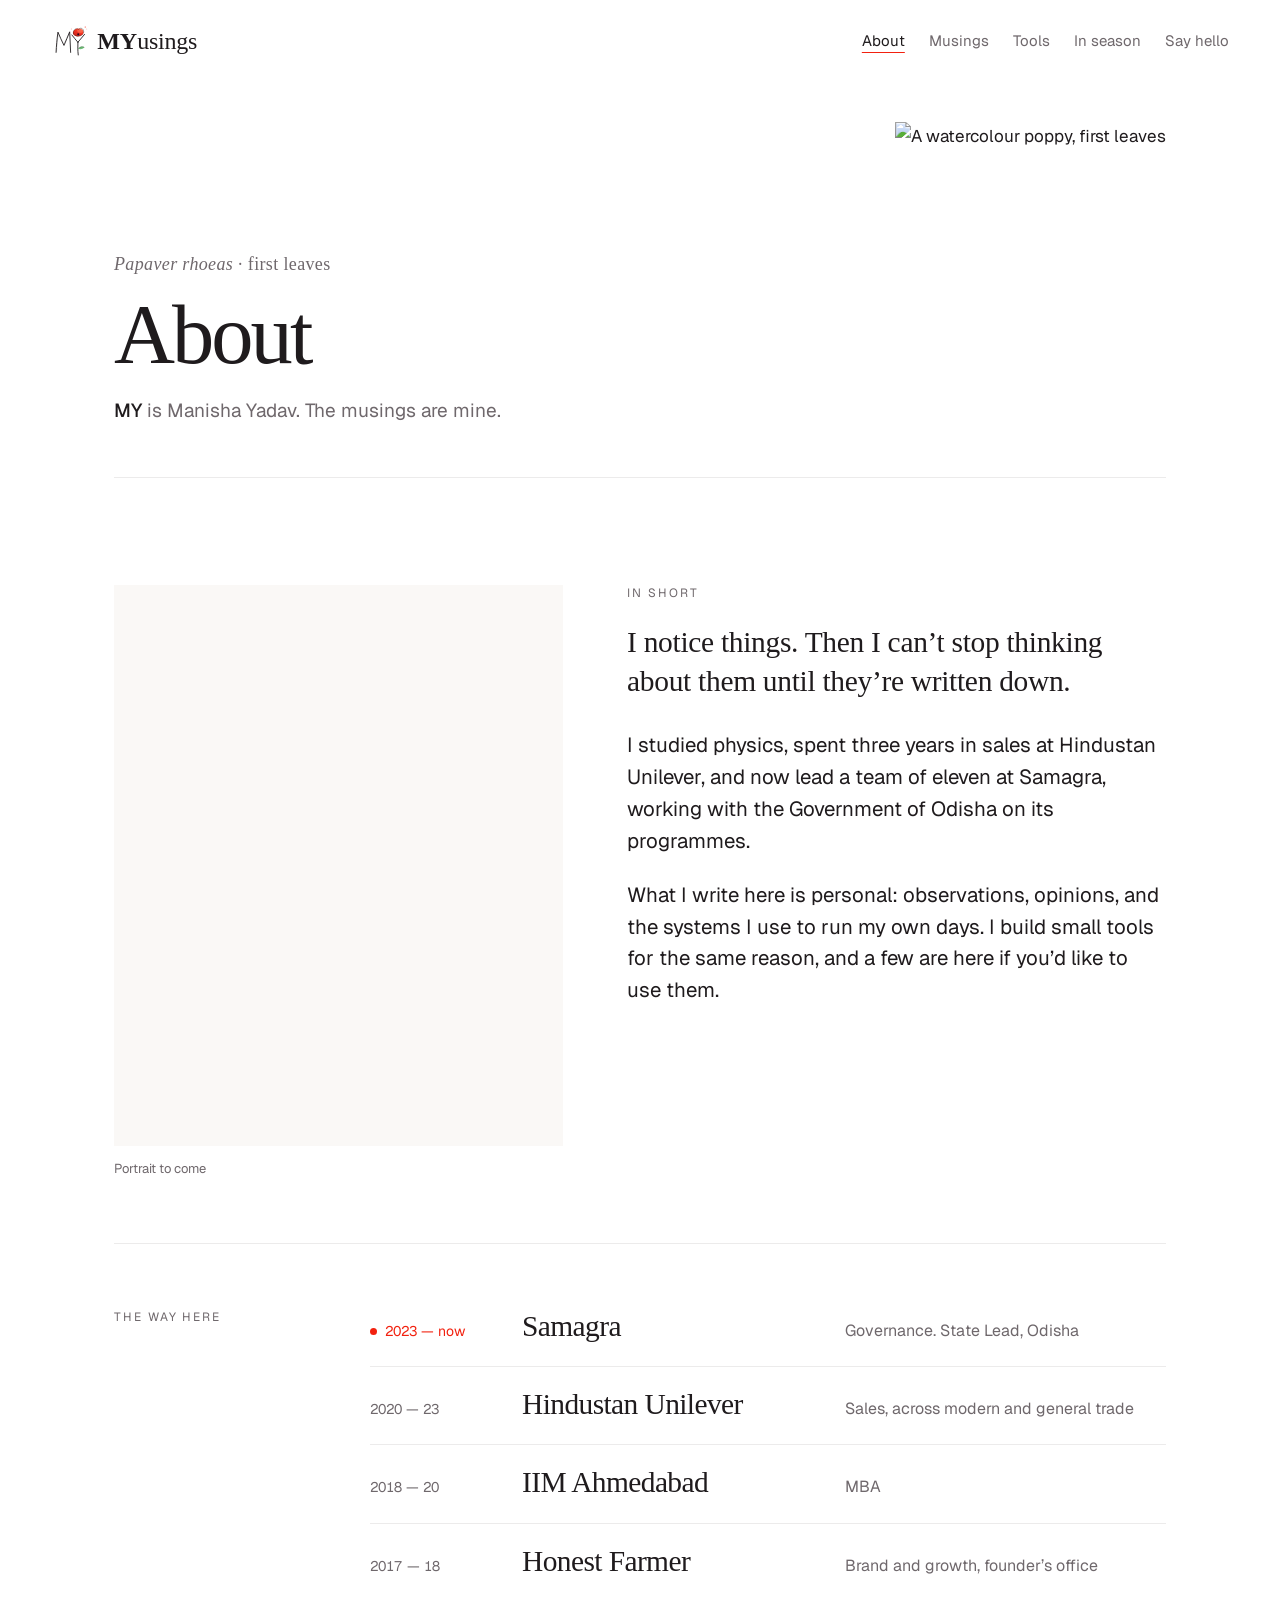
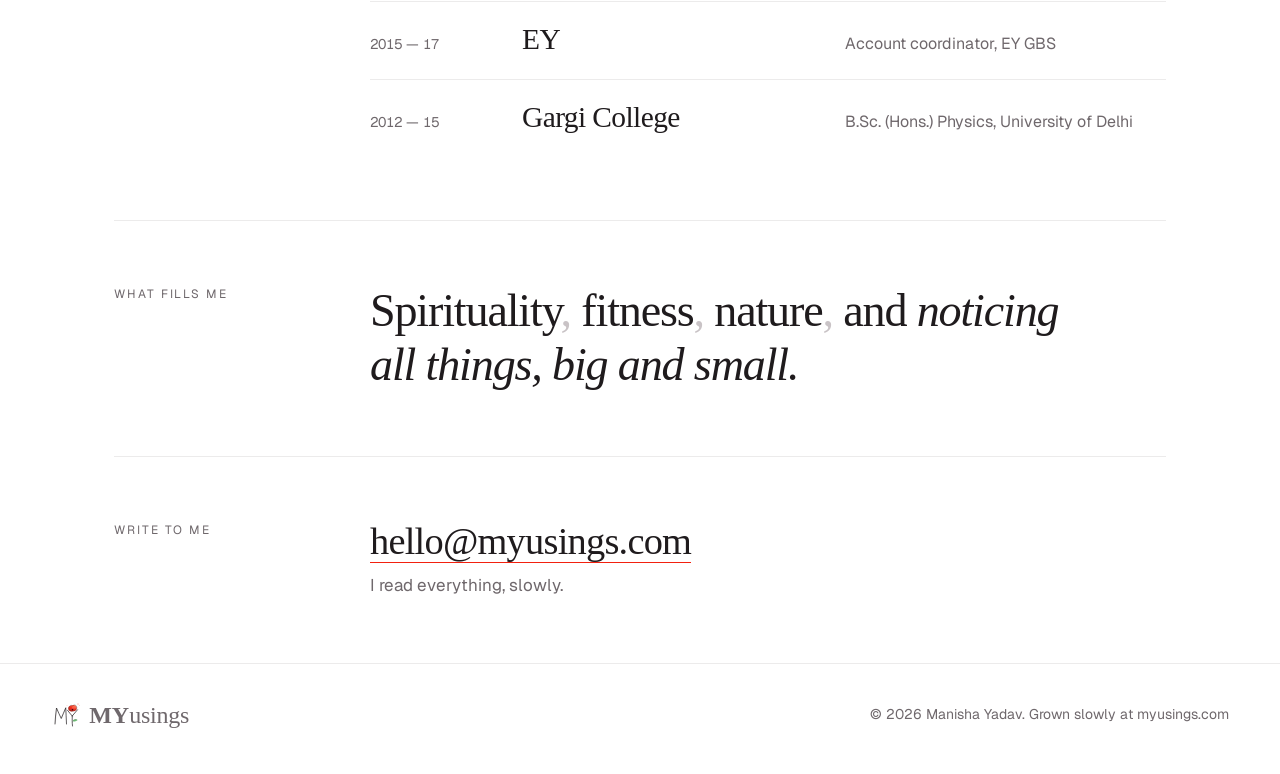
==== about.html @ 8f31bbfc "Add MYusings site pages" ====
<!DOCTYPE html>
<html lang="en">
<head>
<meta charset="utf-8">
<meta name="viewport" content="width=device-width, initial-scale=1">
<title>About · MYusings</title>
<link rel="icon" href="data:image/svg+xml,%3Csvg xmlns='http://www.w3.org/2000/svg' viewBox='0 0 120 120'%3E%3Cellipse cx='86' cy='33' rx='18' ry='13' fill='%23f2210f'/%3E%3Cpath d='M16 96C17 76 19 52 22 32C28 46 34 60 41 74C47 60 53 46 59 31C60 52 61 74 62 96M66 40L85 64M106 38L85 64M85 64C85 76 84 88 86 104' fill='none' stroke='%231f1b1d' stroke-width='7' stroke-linecap='round' stroke-linejoin='round'/%3E%3C/svg%3E">
<link rel="preconnect" href="https://fonts.googleapis.com">
<link rel="preconnect" href="https://fonts.gstatic.com" crossorigin>
<link rel="stylesheet" href="fonts.css">
<link href="https://fonts.googleapis.com/css2?family=Geist:wght@400;500&display=swap" rel="stylesheet">
<link rel="stylesheet" href="site.css">
<style>
/* VOICE an editorial profile: confident type, quiet rules, one portrait, one scarlet accent
   LAYOUT 200px label column + content, matching the essay and musings pages; hairline between sections
   TYPE 'Cormorant Garamond' light for display, Geist for text */
.wrap{max-width:1180px;margin:0 auto;padding:0 max(5vw,16px)}
.kick{margin:0;font-size:12px;letter-spacing:.16em;text-transform:uppercase;color:var(--soft)}
.hero{position:relative;padding:clamp(48px,10vh,120px) 0 clamp(48px,8vh,96px)}
.hero h1{margin-top:22px;font-size:clamp(46px,7.4vw,108px);font-weight:300;letter-spacing:-.035em;line-height:.98;max-width:12em}
.hero h1 b{font-weight:500;letter-spacing:-.02em}
.hero h1 span{display:block;color:#b7b1b4}
.stage{position:absolute;right:0;bottom:clamp(48px,8vh,96px);height:clamp(110px,14vw,170px);width:auto}
hr{border:0;border-top:1px solid var(--hair);margin:0}
hr.acc{border-top-color:var(--ink);width:56px;margin-bottom:-1px;position:relative}
.row{display:grid;grid-template-columns:200px minmax(0,1fr);gap:24px 56px;padding:clamp(40px,7vh,72px) 0}
.lead{display:grid;grid-template-columns:minmax(0,5fr) minmax(0,6fr);gap:clamp(32px,5vw,72px);align-items:start}
.photo{margin:0}
.photo .frame{aspect-ratio:4/5;background:#faf8f6;overflow:hidden;position:relative}
.photo img.me{width:100%;height:100%;object-fit:cover;filter:saturate(.92);display:block}
.photo img.ph{position:absolute;left:50%;bottom:-6%;height:96%;transform:translateX(-50%);opacity:.9}
.photo figcaption{margin-top:12px;font-size:13px;color:var(--soft)}
.copy p{margin:0 0 1.1em;font-size:clamp(19px,1.6vw,22px);line-height:1.55;max-width:30em}
.copy p.open{font:300 clamp(24px,2.3vw,32px)/1.3 'Cormorant Garamond',Georgia,serif;letter-spacing:-.01em;margin-bottom:1em}
.copy p.kick{font-size:12px;line-height:1.4;margin:0 0 22px}
.path{list-style:none;margin:0;padding:0}
.path li{display:grid;grid-template-columns:120px minmax(0,1fr) minmax(0,1.1fr);gap:4px 32px;align-items:baseline;padding:22px 0;border-top:1px solid var(--hair)}
.path li:first-child{border-top:0;padding-top:4px}
.path time{white-space:nowrap;font-size:14px;color:var(--soft);font-variant-numeric:tabular-nums}
.path h3{font-size:clamp(26px,2.3vw,32px);font-weight:500}
.path p{margin:0;color:var(--soft);font-size:16px}
.path li.now time{color:var(--scarlet)}
.path li.now time::before{content:"";display:inline-block;width:7px;height:7px;border-radius:50%;background:var(--scarlet);margin-right:8px;vertical-align:1px}
.fills{margin:0;font:300 clamp(30px,3.6vw,52px)/1.18 'Cormorant Garamond',Georgia,serif;letter-spacing:-.025em;max-width:16em}
.fills i{font-style:italic;font-weight:300}
.fills .c{color:#c9c3c6}
.sign{display:flex;flex-wrap:wrap;justify-content:space-between;align-items:baseline;gap:16px 40px}
.sign a.mail{font:300 clamp(26px,3vw,40px)/1.1 'Cormorant Garamond',Georgia,serif;letter-spacing:-.02em;text-decoration:none;border-bottom:1px solid var(--scarlet)}
.sign a.mail:hover{color:var(--scarlet)}
.sign p{margin:8px 0 0;color:var(--soft)}
@media(max-width:900px){.row{grid-template-columns:minmax(0,1fr);gap:20px}.lead{grid-template-columns:minmax(0,1fr)}.photo{max-width:440px}
.path li{grid-template-columns:104px minmax(0,1fr);gap:4px 16px}.path li p{grid-column:2}.stage{height:84px;bottom:auto;top:clamp(48px,10vh,120px)}}
</style>
</head>
<body>
<svg width="0" height="0" style="position:absolute" aria-hidden="true">
  <defs>
    <linearGradient id="sc" x1="0" y1="1" x2="1" y2="0"><stop offset="0" stop-color="#b80d05"/><stop offset=".55" stop-color="#f2210f"/><stop offset="1" stop-color="#ff6a45"/></linearGradient>
    <symbol id="logo" viewBox="0 0 120 120">
      <ellipse cx="86" cy="33" rx="17" ry="12.5" fill="url(#sc)" opacity=".92" transform="rotate(-8 86 33)"/>
      <ellipse cx="92" cy="28" rx="9" ry="6.5" fill="#ff7a5c" opacity=".55"/>
      <path d="M71 37C68 23 82 17 87 24C93 15 106 21 103 34M75 41C82 47 95 46 101 38" fill="none" stroke="#1f1b1d" stroke-width="1.2" stroke-linecap="round"/>
      <circle cx="86" cy="39" r="3.3" fill="#2a0a1f"/>
      <path d="M16 96C17 76 19 52 22 32C28 46 34 60 41 74C47 60 53 46 59 31C60 52 61 74 62 96" fill="none" stroke="#1f1b1d" stroke-width="2.8" stroke-linecap="round" stroke-linejoin="round"/>
      <path d="M17.5 93C18.5 74 20.5 54 23.5 36M40 70C46 58 52 46 57.5 35" fill="none" stroke="#1f1b1d" stroke-width=".9" opacity=".45" stroke-linecap="round"/>
      <path d="M66 41C72 49 78 56 85 64M106 39C99 47 92 56 85 64M85 64C85 76 84 88 86 104" fill="none" stroke="#1f1b1d" stroke-width="2.8" stroke-linecap="round"/>
      <path d="M86 84C92 76 102 76 106 80C100 86 92 88 86 84Z" fill="#3faa4a" opacity=".75"/>
      <path d="M86 84C93 77 101 77 105 80" fill="none" stroke="#1f1b1d" stroke-width=".8"/>
      <circle cx="108" cy="16" r="1.7" fill="#f2210f"/><circle cx="113" cy="22" r="1" fill="#f2210f"/><circle cx="64" cy="22" r="1.3" fill="#f2210f" opacity=".7"/>
    </symbol>
  </defs>
</svg>
<header class="top">
  <a class="mark" href="index.html" aria-label="MYusings home"><svg aria-hidden="true"><use href="#logo"/></svg><span class="wm"><b>MY</b>usings</span></a>
  <nav aria-label="Sections"><a href="about.html" aria-current="page">About</a><a href="musings.html">Musings</a><a href="tools.html">Tools</a><a href="inseason.html">In season</a><a href="hello.html">Say hello</a></nav>
</header>

<section class="banner"><div class="txt"><p class="label"><i>Papaver rhoeas</i> · first leaves</p><h1>About</h1><p class="lede"><b>MY</b> is Manisha Yadav. The musings are mine.</p></div><img class="plant" src="img/stage-leaves.webp" alt="A watercolour poppy, first leaves"></section>

<main class="wrap">
  <section class="row" style="grid-template-columns:minmax(0,1fr)">
    <div class="lead">
      <figure class="photo"><div class="frame" id="frame"><img class="me" id="me" src="img/manisha.jpg" alt="Manisha Yadav"></div><figcaption id="cap" hidden>Portrait to come</figcaption></figure>
      <div class="copy">
        <p class="kick">In short</p>
        <p class="open">I notice things. Then I can’t stop thinking about them until they’re written down.</p>
        <p>I studied physics, spent three years in sales at Hindustan Unilever, and now lead a team of eleven at Samagra, working with the Government of Odisha on its programmes.</p>
        <p>What I write here is personal: observations, opinions, and the systems I use to run my own days. I build small tools for the same reason, and a few are here if you’d like to use them.</p>
      </div>
    </div>
  </section>

  <hr>
  <section class="row">
    <p class="kick">The way here</p>
    <ol class="path"><li class="now"><time>2023 — now</time><h3>Samagra</h3><p>Governance. State Lead, Odisha</p></li><li><time>2020 — 23</time><h3>Hindustan Unilever</h3><p>Sales, across modern and general trade</p></li><li><time>2018 — 20</time><h3>IIM Ahmedabad</h3><p>MBA</p></li><li><time>2017 — 18</time><h3>Honest Farmer</h3><p>Brand and growth, founder’s office</p></li><li><time>2015 — 17</time><h3>EY</h3><p>Account coordinator, EY GBS</p></li><li><time>2012 — 15</time><h3>Gargi College</h3><p>B.Sc. (Hons.) Physics, University of Delhi</p></li></ol>
  </section>

  <hr>
  <section class="row">
    <p class="kick">What fills me</p>
    <p class="fills">Spirituality<span class="c">,</span> fitness<span class="c">,</span> nature<span class="c">,</span> and <i>noticing all things, big and small.</i></p>
  </section>

  <hr>
  <section class="row">
    <p class="kick">Write to me</p>
    <div class="sign"><div><a class="mail" href="mailto:hello@myusings.com">hello@myusings.com</a><p>I read everything, slowly.</p></div></div>
  </section>
</main>

<footer><a class="mark" href="index.html" aria-label="MYusings home"><svg aria-hidden="true"><use href="#logo"/></svg><span class="wm"><b>MY</b>usings</span></a><span>© 2026 Manisha Yadav. Grown slowly at myusings.com</span></footer>
<script>
{
const me=document.getElementById('me'),noPic=()=>{const i=new Image();i.className='ph';i.alt='';i.src='img/poppy-bloom.webp';me.replaceWith(i);document.getElementById('cap').hidden=false};
if(me.complete&&!me.naturalWidth)noPic();else me.addEventListener('error',noPic);
}
</script>
</body>
</html>
---- fonts.css ----
/* Cormorant Garamond, self-hosted: headings and display type */
@font-face{font-family:'Cormorant Garamond';font-style:normal;font-weight:300;font-display:swap;src:url(fonts/cormorant-garamond-latin-300-normal.woff2) format('woff2')}
@font-face{font-family:'Cormorant Garamond';font-style:normal;font-weight:400;font-display:swap;src:url(fonts/cormorant-garamond-latin-400-normal.woff2) format('woff2')}
@font-face{font-family:'Cormorant Garamond';font-style:normal;font-weight:500;font-display:swap;src:url(fonts/cormorant-garamond-latin-500-normal.woff2) format('woff2')}
@font-face{font-family:'Cormorant Garamond';font-style:normal;font-weight:600;font-display:swap;src:url(fonts/cormorant-garamond-latin-600-normal.woff2) format('woff2')}
@font-face{font-family:'Cormorant Garamond';font-style:italic;font-weight:300;font-display:swap;src:url(fonts/cormorant-garamond-latin-300-italic.woff2) format('woff2')}
@font-face{font-family:'Cormorant Garamond';font-style:italic;font-weight:400;font-display:swap;src:url(fonts/cormorant-garamond-latin-400-italic.woff2) format('woff2')}
@font-face{font-family:'Cormorant Garamond';font-style:italic;font-weight:500;font-display:swap;src:url(fonts/cormorant-garamond-latin-500-italic.woff2) format('woff2')}
---- site.css ----
/* MYusings shared styles for inner pages: white paper, near-black ink, scarlet brand, 'Cormorant Garamond' + Geist */
:root{color-scheme:light;--ink:#1f1b1d;--soft:#6f686c;--hair:#ecebeb;--scarlet:#f2210f;--pink:#ff4f9a;--violet:#8b45c9;--leaf:#3faa4a}
*{box-sizing:border-box;min-width:0}
body{margin:0;background:#fff;color:var(--ink);font:17px/1.7 Geist,system-ui,sans-serif;overflow-x:clip}
a{color:inherit}
a:focus-visible,button:focus-visible{outline:2px solid var(--scarlet);outline-offset:3px;border-radius:4px}
svg{overflow:hidden}
h1,h2,h3{font-family:'Cormorant Garamond',Georgia,serif;font-weight:400;letter-spacing:-.02em;line-height:1.08;margin:0;text-wrap:balance}
.wm{font:500 24px/1 'Cormorant Garamond',Georgia,serif;letter-spacing:-.01em}
.wm b{font-weight:560;letter-spacing:0}
.top{display:flex;flex-wrap:wrap;gap:10px 28px;align-items:center;justify-content:space-between;padding:18px max(4vw,16px)}
.mark{display:flex;gap:8px;align-items:center;text-decoration:none}
.mark svg{width:38px;height:38px}
.top nav{display:flex;flex-wrap:wrap;gap:4px 24px;align-items:center;font-size:15px}
.top nav a{text-decoration:none;padding:10px 0;color:var(--soft)}
.top nav a:hover,.top nav a[aria-current]{color:var(--ink)}
.top nav a[aria-current]{text-decoration:underline;text-decoration-color:var(--scarlet);text-underline-offset:6px}
.pill{display:inline-flex;gap:10px;align-items:center;min-height:44px;padding:0 20px;border-radius:999px;font:500 15px/1 Geist,system-ui,sans-serif;text-decoration:none;border:1px solid var(--ink);background:#fff;color:var(--ink);cursor:pointer}
.pill.dark{background:var(--ink);color:#fff}
.pill:hover{border-color:var(--scarlet)}
.pill svg{width:16px;height:16px}
.top nav .pill{color:#fff;padding:0 18px}
.dot{width:12px;height:11px;border-radius:52% 48% 55% 45%;flex:none;display:inline-block;background:radial-gradient(circle at 60% 65%,var(--c),color-mix(in srgb,var(--c) 45%,#fff))}
.splash{display:block;width:46px;height:22px;background:radial-gradient(circle at 22% 55%,var(--scarlet) 0 6px,transparent 7.5px),radial-gradient(circle at 52% 35%,color-mix(in srgb,var(--scarlet) 55%,#fff) 0 3.5px,transparent 5px),radial-gradient(circle at 74% 70%,var(--scarlet) 0 2px,transparent 3px),radial-gradient(circle at 92% 30%,color-mix(in srgb,var(--scarlet) 70%,#fff) 0 1.4px,transparent 2.4px);opacity:.85}
.sw{transform-box:fill-box;transform-origin:50% 100%;animation:sway 6s ease-in-out infinite}
@keyframes sway{0%,100%{transform:rotate(-2.5deg)}50%{transform:rotate(4deg)}}
@media(prefers-reduced-motion:reduce){.sw{animation:none}}
footer{display:flex;flex-wrap:wrap;gap:16px 24px;align-items:center;justify-content:space-between;padding:36px max(4vw,16px) 44px;font-size:14px;color:var(--soft);border-top:1px solid var(--hair)}
footer .mark svg{width:30px;height:30px}
@media(max-width:600px){.top{padding-bottom:6px}.top nav{width:100%;gap:2px 18px;font-size:14px}.top nav a{padding:8px 0}}
/* Shared page banner: identical size and plant position on every page, so moving between pages reads as one poppy growing */
.banner{position:relative;max-width:1180px;height:440px;margin:0 auto;padding:0 max(5vw,16px)}
.banner .txt{position:absolute;left:max(5vw,16px);right:calc(max(5vw,16px) + 300px);bottom:96px}
.banner .label{margin:0;font:400 18px/1.3 'Cormorant Garamond',Georgia,serif;letter-spacing:.02em;color:var(--soft)}
.banner h1{margin-top:16px;font-size:clamp(56px,6.6vw,92px);font-weight:300;letter-spacing:-.035em;line-height:1}
.banner .lede{margin:20px 0 0;font-size:19px;line-height:1.5;color:var(--soft);max-width:34em}
.banner .lede b{color:var(--ink);font-weight:500}
.banner .plant{position:absolute;right:max(5vw,16px);bottom:0;height:400px;width:auto;pointer-events:none;user-select:none}
.banner::after{content:"";position:absolute;left:max(5vw,16px);right:max(5vw,16px);bottom:44px;border-top:1px solid var(--hair)}
@media(max-width:700px){.banner{height:330px}.banner .plant{height:280px}.banner::after{bottom:31px}.banner .txt{right:calc(max(5vw,16px) + 120px);bottom:64px}.banner h1{font-size:46px}.banner .lede{font-size:16px}}
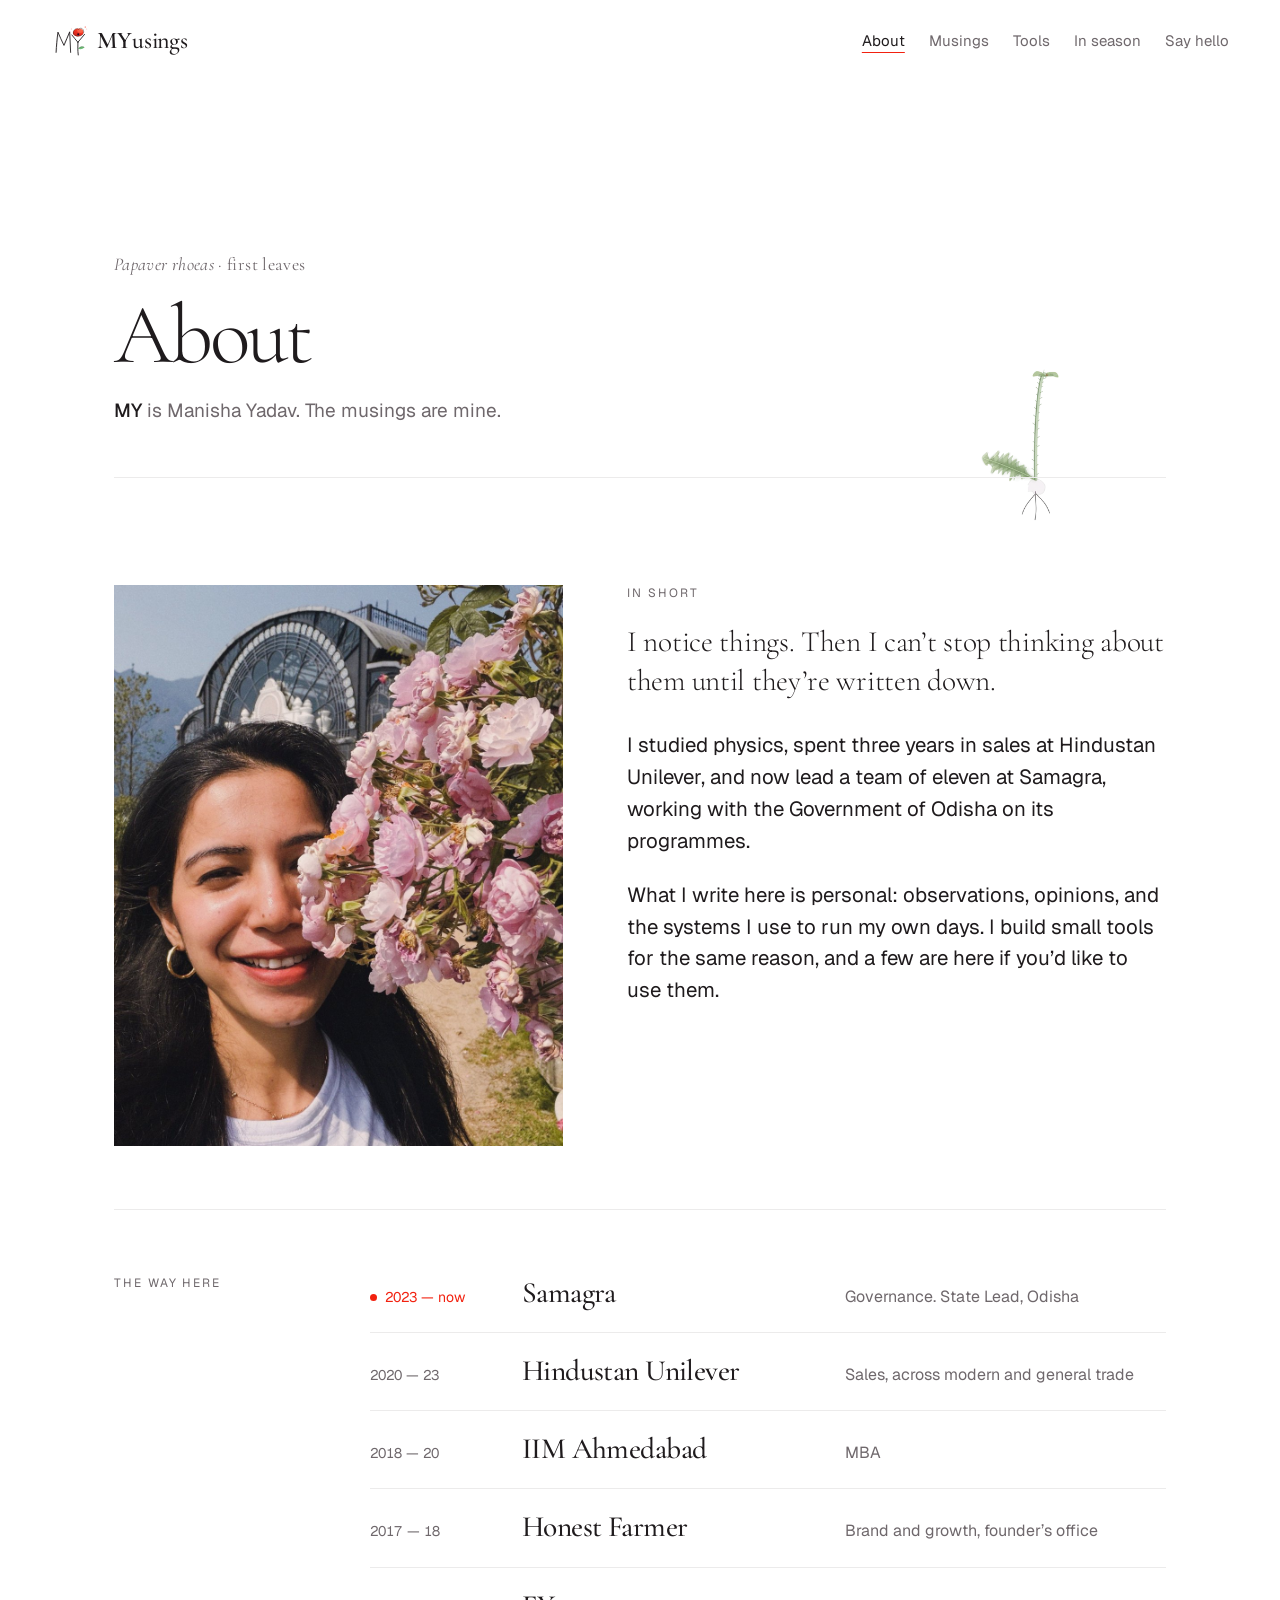
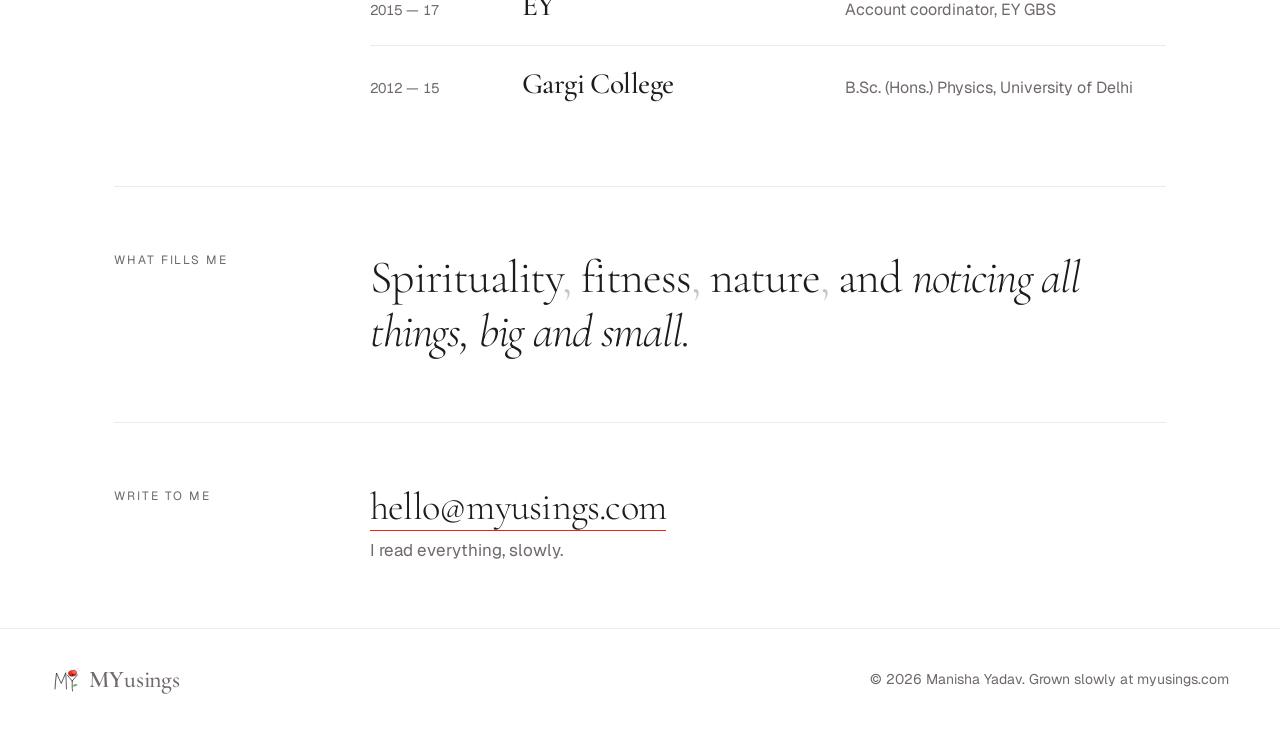
==== commit e2edbc6e: "Publish MYusings site" ====
--- a/about.html
+++ b/about.html
@@ -75,12 +75,12 @@
   <nav aria-label="Sections"><a href="about.html" aria-current="page">About</a><a href="musings.html">Musings</a><a href="tools.html">Tools</a><a href="inseason.html">In season</a><a href="hello.html">Say hello</a></nav>
 </header>
 
-<section class="banner"><div class="txt"><p class="label"><i>Papaver rhoeas</i> · first leaves</p><h1>About</h1><p class="lede"><b>MY</b> is Manisha Yadav. The musings are mine.</p></div><img class="plant" src="img/stage-leaves.webp" alt="A watercolour poppy, first leaves"></section>
+<section class="banner"><div class="txt"><p class="label"><i>Papaver rhoeas</i> · first leaves</p><h1>About</h1><p class="lede"><b>MY</b> is Manisha Yadav. The musings are mine.</p></div><img class="plant" src="stage-leaves.webp" alt="A watercolour poppy, first leaves"></section>
 
 <main class="wrap">
   <section class="row" style="grid-template-columns:minmax(0,1fr)">
     <div class="lead">
-      <figure class="photo"><div class="frame" id="frame"><img class="me" id="me" src="img/manisha.jpg" alt="Manisha Yadav"></div><figcaption id="cap" hidden>Portrait to come</figcaption></figure>
+      <figure class="photo"><div class="frame" id="frame"><img class="me" id="me" src="manisha.jpg" alt="Manisha Yadav"></div><figcaption id="cap" hidden>Portrait to come</figcaption></figure>
       <div class="copy">
         <p class="kick">In short</p>
         <p class="open">I notice things. Then I can’t stop thinking about them until they’re written down.</p>
@@ -112,7 +112,7 @@
 <footer><a class="mark" href="index.html" aria-label="MYusings home"><svg aria-hidden="true"><use href="#logo"/></svg><span class="wm"><b>MY</b>usings</span></a><span>© 2026 Manisha Yadav. Grown slowly at myusings.com</span></footer>
 <script>
 {
-const me=document.getElementById('me'),noPic=()=>{const i=new Image();i.className='ph';i.alt='';i.src='img/poppy-bloom.webp';me.replaceWith(i);document.getElementById('cap').hidden=false};
+const me=document.getElementById('me'),noPic=()=>{const i=new Image();i.className='ph';i.alt='';i.src='poppy-bloom.webp';me.replaceWith(i);document.getElementById('cap').hidden=false};
 if(me.complete&&!me.naturalWidth)noPic();else me.addEventListener('error',noPic);
 }
 </script>
--- a/fonts.css
+++ b/fonts.css
@@ -1,8 +1,8 @@
 /* Cormorant Garamond, self-hosted: headings and display type */
-@font-face{font-family:'Cormorant Garamond';font-style:normal;font-weight:300;font-display:swap;src:url(fonts/cormorant-garamond-latin-300-normal.woff2) format('woff2')}
-@font-face{font-family:'Cormorant Garamond';font-style:normal;font-weight:400;font-display:swap;src:url(fonts/cormorant-garamond-latin-400-normal.woff2) format('woff2')}
-@font-face{font-family:'Cormorant Garamond';font-style:normal;font-weight:500;font-display:swap;src:url(fonts/cormorant-garamond-latin-500-normal.woff2) format('woff2')}
-@font-face{font-family:'Cormorant Garamond';font-style:normal;font-weight:600;font-display:swap;src:url(fonts/cormorant-garamond-latin-600-normal.woff2) format('woff2')}
-@font-face{font-family:'Cormorant Garamond';font-style:italic;font-weight:300;font-display:swap;src:url(fonts/cormorant-garamond-latin-300-italic.woff2) format('woff2')}
-@font-face{font-family:'Cormorant Garamond';font-style:italic;font-weight:400;font-display:swap;src:url(fonts/cormorant-garamond-latin-400-italic.woff2) format('woff2')}
-@font-face{font-family:'Cormorant Garamond';font-style:italic;font-weight:500;font-display:swap;src:url(fonts/cormorant-garamond-latin-500-italic.woff2) format('woff2')}
+@font-face{font-family:'Cormorant Garamond';font-style:normal;font-weight:300;font-display:swap;src:url(cormorant-garamond-latin-300-normal.woff2) format('woff2')}
+@font-face{font-family:'Cormorant Garamond';font-style:normal;font-weight:400;font-display:swap;src:url(cormorant-garamond-latin-400-normal.woff2) format('woff2')}
+@font-face{font-family:'Cormorant Garamond';font-style:normal;font-weight:500;font-display:swap;src:url(cormorant-garamond-latin-500-normal.woff2) format('woff2')}
+@font-face{font-family:'Cormorant Garamond';font-style:normal;font-weight:600;font-display:swap;src:url(cormorant-garamond-latin-600-normal.woff2) format('woff2')}
+@font-face{font-family:'Cormorant Garamond';font-style:italic;font-weight:300;font-display:swap;src:url(cormorant-garamond-latin-300-italic.woff2) format('woff2')}
+@font-face{font-family:'Cormorant Garamond';font-style:italic;font-weight:400;font-display:swap;src:url(cormorant-garamond-latin-400-italic.woff2) format('woff2')}
+@font-face{font-family:'Cormorant Garamond';font-style:italic;font-weight:500;font-display:swap;src:url(cormorant-garamond-latin-500-italic.woff2) format('woff2')}
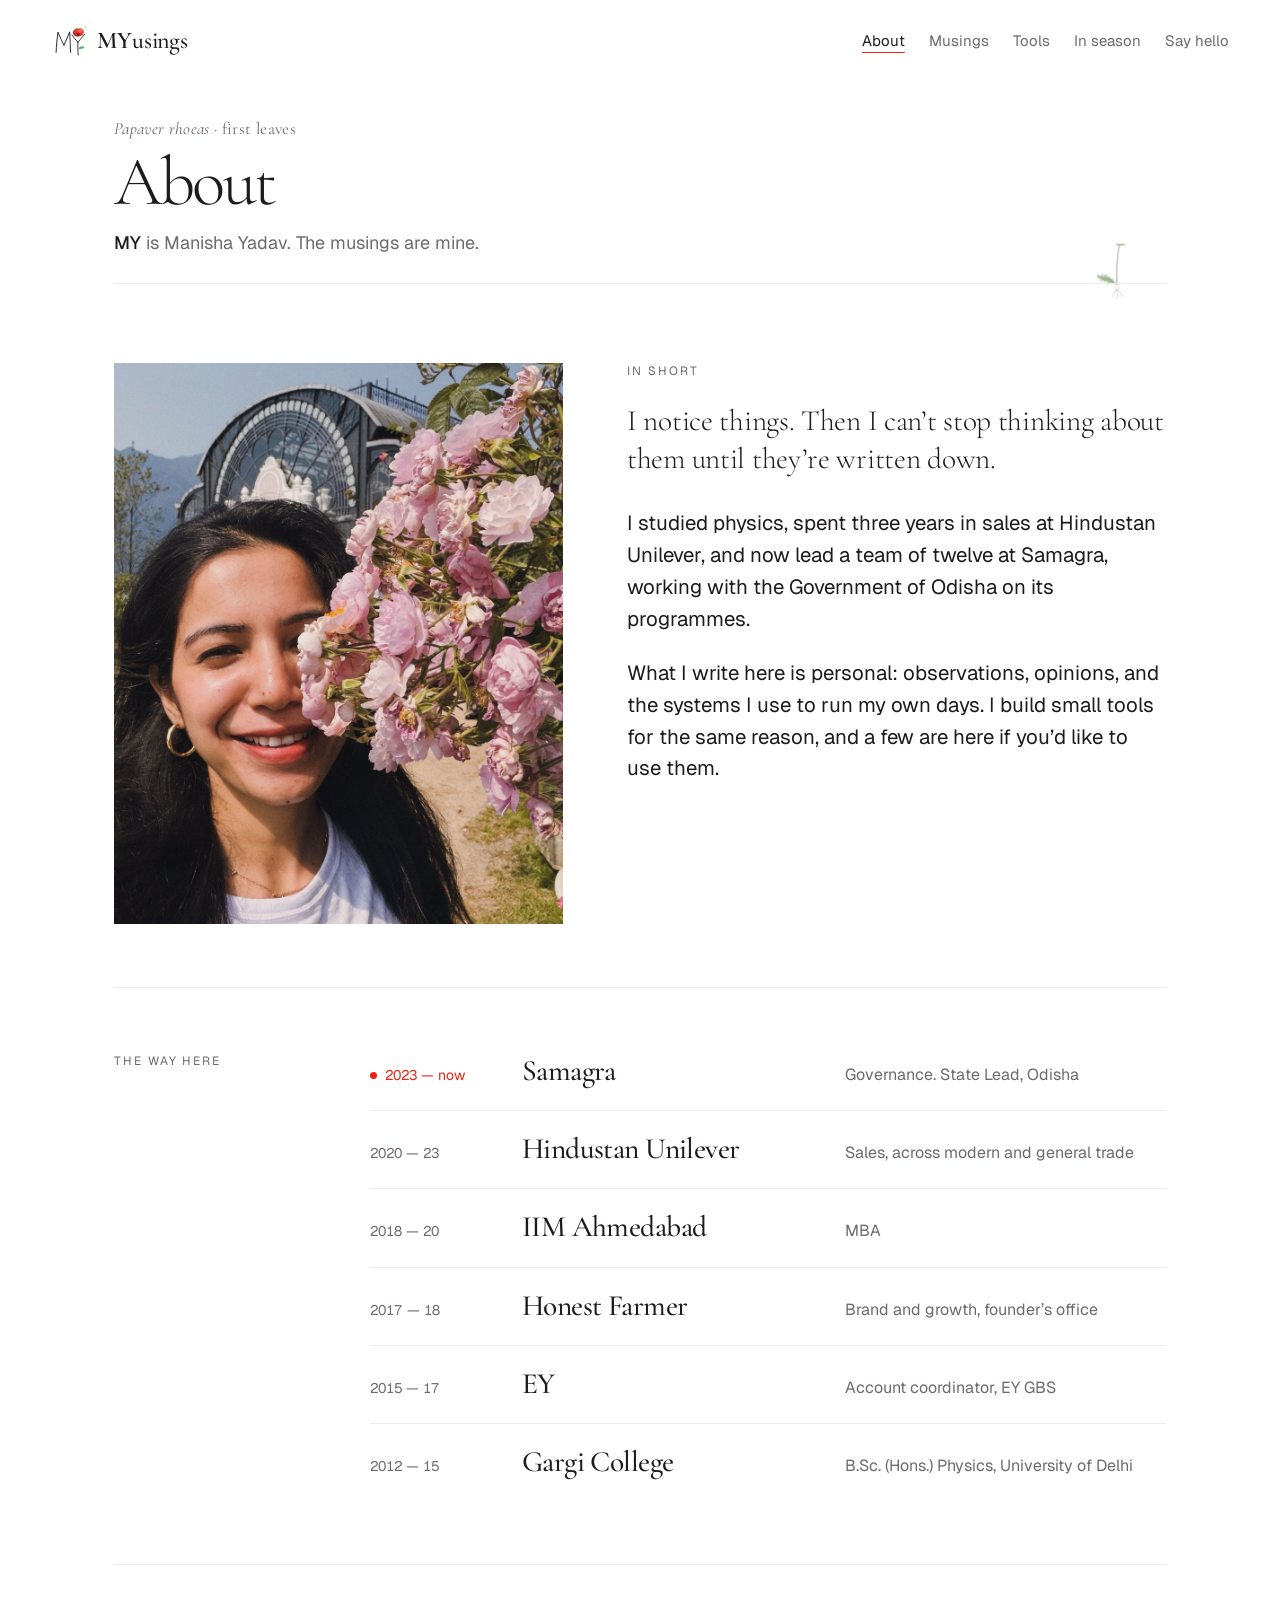
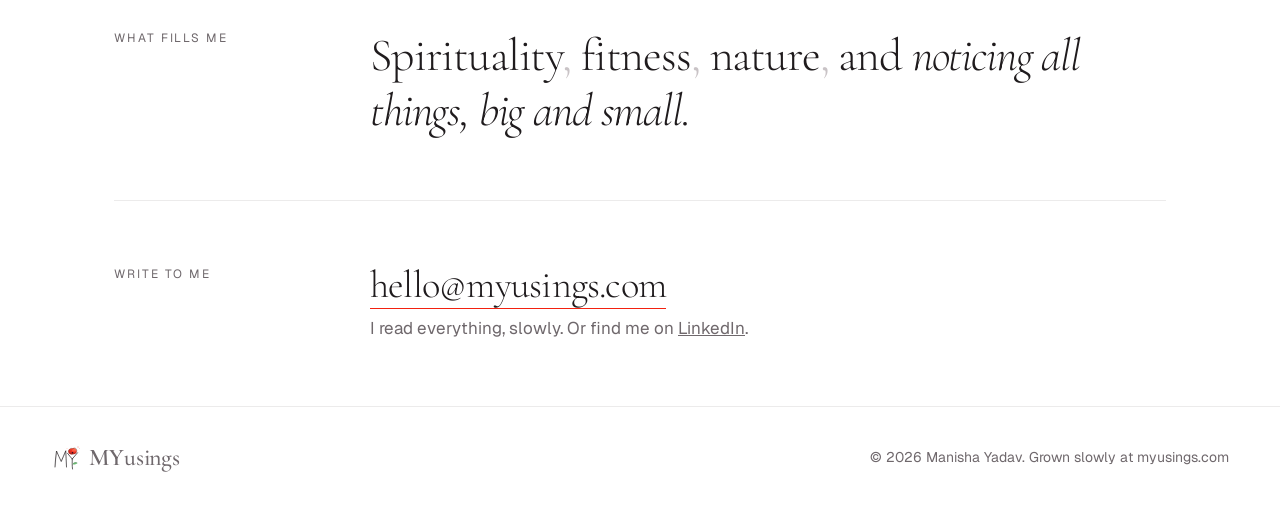
==== commit 7c347244: "Smaller banners, single-red accents, LinkedIn, remove sample musings" ====
--- a/about.html
+++ b/about.html
@@ -84,7 +84,7 @@
       <div class="copy">
         <p class="kick">In short</p>
         <p class="open">I notice things. Then I can’t stop thinking about them until they’re written down.</p>
-        <p>I studied physics, spent three years in sales at Hindustan Unilever, and now lead a team of eleven at Samagra, working with the Government of Odisha on its programmes.</p>
+        <p>I studied physics, spent three years in sales at Hindustan Unilever, and now lead a team of twelve at Samagra, working with the Government of Odisha on its programmes.</p>
         <p>What I write here is personal: observations, opinions, and the systems I use to run my own days. I build small tools for the same reason, and a few are here if you’d like to use them.</p>
       </div>
     </div>
@@ -105,7 +105,7 @@
   <hr>
   <section class="row">
     <p class="kick">Write to me</p>
-    <div class="sign"><div><a class="mail" href="mailto:hello@myusings.com">hello@myusings.com</a><p>I read everything, slowly.</p></div></div>
+    <div class="sign"><div><a class="mail" href="mailto:hello@myusings.com">hello@myusings.com</a><p>I read everything, slowly. Or find me on <a href="https://www.linkedin.com/in/manisha-yadav8/" target="_blank" rel="noopener">LinkedIn</a>.</p></div></div>
   </section>
 </main>
 
--- a/site.css
+++ b/site.css
@@ -28,13 +28,14 @@
 footer{display:flex;flex-wrap:wrap;gap:16px 24px;align-items:center;justify-content:space-between;padding:36px max(4vw,16px) 44px;font-size:14px;color:var(--soft);border-top:1px solid var(--hair)}
 footer .mark svg{width:30px;height:30px}
 @media(max-width:600px){.top{padding-bottom:6px}.top nav{width:100%;gap:2px 18px;font-size:14px}.top nav a{padding:8px 0}}
-/* Shared page banner: identical size and plant position on every page, so moving between pages reads as one poppy growing */
-.banner{position:relative;max-width:1180px;height:440px;margin:0 auto;padding:0 max(5vw,16px)}
-.banner .txt{position:absolute;left:max(5vw,16px);right:calc(max(5vw,16px) + 300px);bottom:96px}
-.banner .label{margin:0;font:400 18px/1.3 'Cormorant Garamond',Georgia,serif;letter-spacing:.02em;color:var(--soft)}
-.banner h1{margin-top:16px;font-size:clamp(56px,6.6vw,92px);font-weight:300;letter-spacing:-.035em;line-height:1}
-.banner .lede{margin:20px 0 0;font-size:19px;line-height:1.5;color:var(--soft);max-width:34em}
+/* Shared page banner: same plant position on every page, so moving between pages reads as one poppy growing.
+   Starts right under the menu; the plant is a quiet detail beside the title, not the subject. */
+.banner{position:relative;max-width:1180px;margin:0 auto;padding:clamp(24px,4vh,48px) max(5vw,16px) 44px}
+.banner .txt{margin-right:150px}
+.banner .label{margin:0;font:400 17px/1.3 'Cormorant Garamond',Georgia,serif;letter-spacing:.02em;color:var(--soft)}
+.banner h1{margin-top:8px;font-size:clamp(48px,5.4vw,76px);font-weight:300;letter-spacing:-.035em;line-height:1}
+.banner .lede{margin:12px 0 0;font-size:18px;line-height:1.5;color:var(--soft);max-width:36em}
 .banner .lede b{color:var(--ink);font-weight:500}
-.banner .plant{position:absolute;right:max(5vw,16px);bottom:0;height:400px;width:auto;pointer-events:none;user-select:none}
-.banner::after{content:"";position:absolute;left:max(5vw,16px);right:max(5vw,16px);bottom:44px;border-top:1px solid var(--hair)}
-@media(max-width:700px){.banner{height:330px}.banner .plant{height:280px}.banner::after{bottom:31px}.banner .txt{right:calc(max(5vw,16px) + 120px);bottom:64px}.banner h1{font-size:46px}.banner .lede{font-size:16px}}
+.banner .plant{position:absolute;right:max(5vw,16px);bottom:0;height:150px;width:auto;opacity:.9;pointer-events:none;user-select:none}
+.banner::after{content:"";position:absolute;left:max(5vw,16px);right:max(5vw,16px);bottom:16px;border-top:1px solid var(--hair)}
+@media(max-width:700px){.banner{padding-bottom:34px}.banner .plant{height:110px}.banner::after{bottom:12px}.banner .txt{margin-right:70px}.banner h1{font-size:42px}.banner .lede{font-size:16px}}
